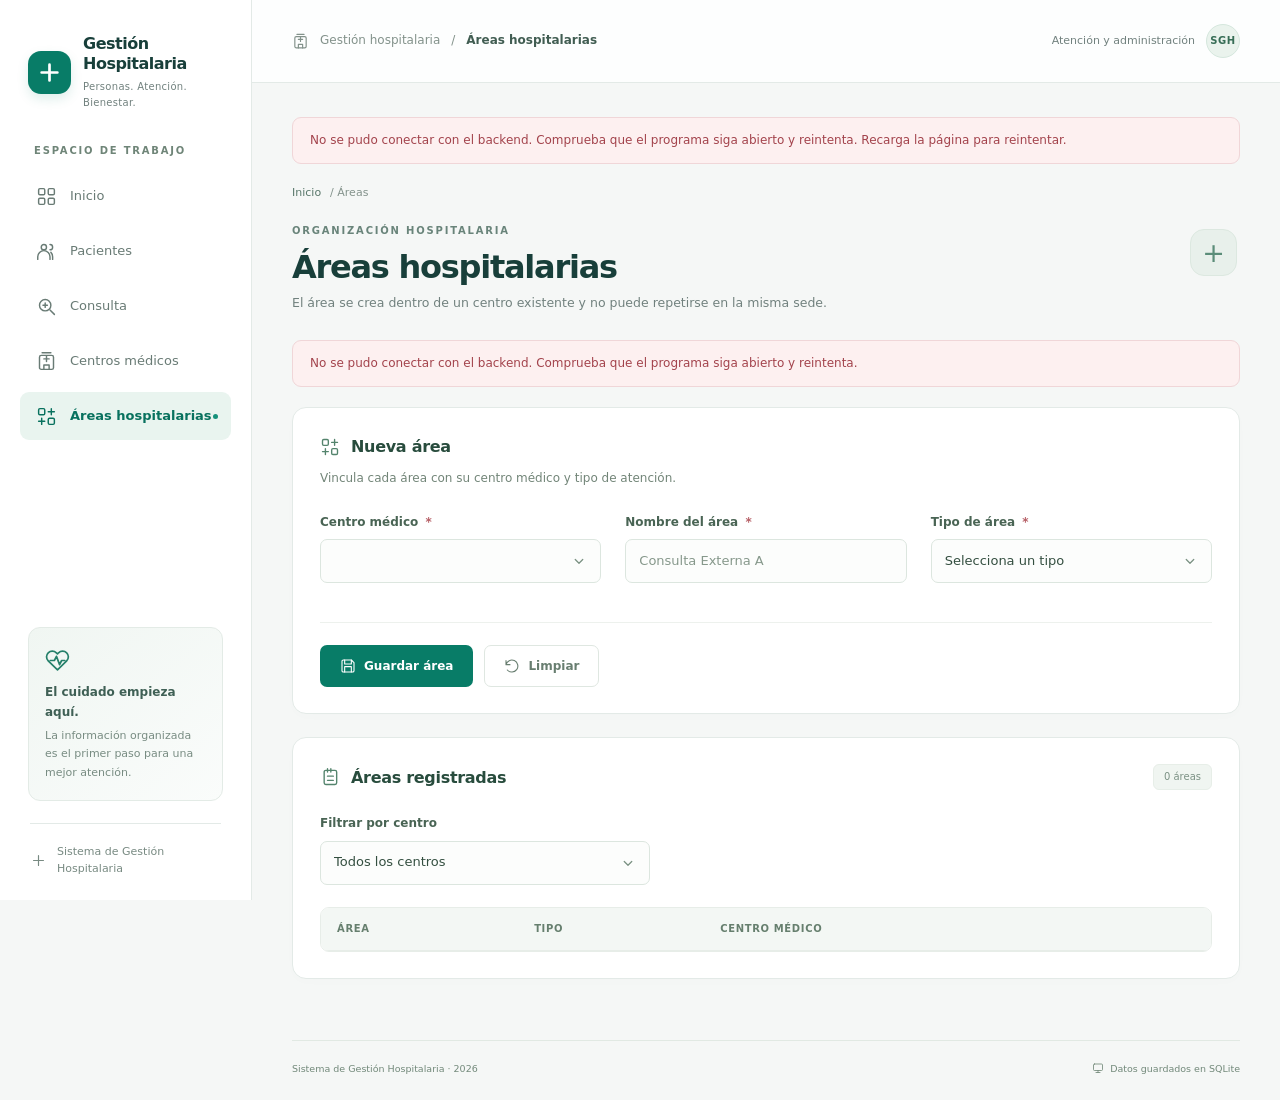
==== frontend/areas.html @ 381972f0 "Preparar aplicación hospitalaria Flask y SQLite" ====
<!DOCTYPE html>
<html lang="es">
<head>
<meta charset="utf-8">
<meta name="viewport" content="width=device-width, initial-scale=1">
<title>Áreas hospitalarias · Sistema de Gestión Hospitalaria</title>
<link rel="stylesheet" href="css/style.css">
</head>
<body>

<a class="skip-link" href="#contenido">Saltar al contenido</a>
<header class="topbar">
  <a class="brand" href="index.html" aria-label="Sistema de Gestión Hospitalaria, inicio">
    <span class="brand-mark"><svg class="icon " viewBox="0 0 24 24" aria-hidden="true"><path d="M12 5v14M5 12h14"/></svg></span>
    <span><strong>Gestión<br>Hospitalaria</strong><small>Personas. Atención. Bienestar.</small></span>
  </a>
  <p class="nav-label">ESPACIO DE TRABAJO</p>
  <nav class="nav" aria-label="Navegación principal">
    <a href="index.html"><svg class="icon " viewBox="0 0 24 24" aria-hidden="true"><rect x="3" y="3" width="7" height="7" rx="1.5"/><rect x="14" y="3" width="7" height="7" rx="1.5"/><rect x="3" y="14" width="7" height="7" rx="1.5"/><rect x="14" y="14" width="7" height="7" rx="1.5"/></svg><span>Inicio</span></a>
    <a href="pacientes.html"><svg class="icon " viewBox="0 0 24 24" aria-hidden="true"><circle cx="9" cy="7" r="3"/><path d="M2 21v-3a7 7 0 0 1 14 0v3M16 4a3 3 0 0 1 0 6m3 11v-3a7 7 0 0 0-2-5"/></svg><span>Pacientes</span></a>
    <a href="consulta.html"><svg class="icon " viewBox="0 0 24 24" aria-hidden="true"><circle cx="10.5" cy="10.5" r="6.5"/><path d="m16 16 5 5M8 10.5h5m-2.5-2.5v5"/></svg><span>Consulta</span></a>
    <a href="centros.html"><svg class="icon " viewBox="0 0 24 24" aria-hidden="true"><rect x="4" y="5" width="16" height="16" rx="2"/><path d="M9 21v-5h6v5M9 9h6m-3-3v6M7 2h10"/></svg><span>Centros médicos</span></a>
    <a href="areas.html" aria-current="page"><svg class="icon " viewBox="0 0 24 24" aria-hidden="true"><rect x="3" y="3" width="7" height="7" rx="1.5"/><rect x="14" y="14" width="7" height="7" rx="1.5"/><path d="M17.5 3v7M14 6.5h7M3 17.5h7m-3.5-3.5v7"/></svg><span>Áreas hospitalarias</span></a>
  </nav>
  <div class="sidebar-note">
    <svg class="icon " viewBox="0 0 24 24" aria-hidden="true"><path d="M20.8 4.6a5.5 5.5 0 0 0-7.8 0L12 5.7l-1.1-1.1a5.5 5.5 0 0 0-7.8 7.8L12 21l8.8-8.6a5.5 5.5 0 0 0 0-7.8Z"/><path d="M5 12h4l2-4 3 8 2-4h3"/></svg>
    <strong>El cuidado empieza aquí.</strong>
    <p>La información organizada es el primer paso para una mejor atención.</p>
  </div>
  <div class="sidebar-foot"><svg class="icon " viewBox="0 0 24 24" aria-hidden="true"><path d="M12 5v14M5 12h14"/></svg><span>Sistema de Gestión Hospitalaria</span></div>
</header>
<div class="workspace-bar">
  <div class="workspace-path"><svg class="icon " viewBox="0 0 24 24" aria-hidden="true"><rect x="4" y="5" width="16" height="16" rx="2"/><path d="M9 21v-5h6v5M9 9h6m-3-3v6M7 2h10"/></svg><span>Gestión hospitalaria</span><span>/</span><strong>Áreas hospitalarias</strong></div>
  <div class="workspace-identity"><span>Atención y administración</span><span class="identity-mark" aria-label="Sistema de Gestión Hospitalaria">SGH</span></div>
</div>

<main id="contenido">

  <div class="crumbs"><a href="index.html">Inicio</a> / Áreas</div>

  <div class="page-head">
    <span class="eyebrow">ORGANIZACIÓN HOSPITALARIA</span>
    <h1>Áreas hospitalarias</h1>
    <p>El área se crea dentro de un centro existente y no puede repetirse en la misma sede.</p>
  </div>

  <div id="aviso" class="alerta" role="status" aria-live="polite"></div>

  <section class="card">
    <h2><span class="heading-title"><svg class="icon " viewBox="0 0 24 24" aria-hidden="true"><rect x="3" y="3" width="7" height="7" rx="1.5"/><rect x="14" y="14" width="7" height="7" rx="1.5"/><path d="M17.5 3v7M14 6.5h7M3 17.5h7m-3.5-3.5v7"/></svg>Nueva área</span></h2>
    <p class="form-caption">Vincula cada área con su centro médico y tipo de atención.</p>

    <div id="sinCentros" class="vacio-estado" style="display:none">
      Todavía no hay centros médicos registrados.
      <a href="centros.html">Registra un centro primero</a> para poder crear áreas.
    </div>

    <form id="formArea" novalidate>
      <div class="form-grid">

        <div class="campo">
          <label for="centroId">Centro médico <span class="req">*</span></label>
          <select id="centroId"></select>
          <span class="error" id="centroIdError"></span>
        </div>

        <div class="campo">
          <label for="nombre">Nombre del área <span class="req">*</span></label>
          <input id="nombre" type="text" placeholder="Consulta Externa A" autocomplete="off">
          <span class="error" id="nombreError"></span>
        </div>

        <div class="campo">
          <label for="tipo">Tipo de área <span class="req">*</span></label>
          <select id="tipo">
            <option value="">Selecciona un tipo</option>
            <option>Emergencia</option>
            <option>Consulta externa</option>
            <option>Hospitalización</option>
            <option>Quirófano</option>
            <option>Laboratorio</option>
            <option>Imágenes</option>
          </select>
          <span class="error" id="tipoError"></span>
        </div>

      </div>

      <div class="acciones">
        <button type="submit" class="btn"><svg class="icon " viewBox="0 0 24 24" aria-hidden="true"><path d="M19 21H5a2 2 0 0 1-2-2V5a2 2 0 0 1 2-2h12l4 4v12a2 2 0 0 1-2 2Z"/><path d="M7 3v6h10V3M7 21v-8h10v8"/></svg>Guardar área</button>
        <button type="reset" class="btn secundario"><svg class="icon " viewBox="0 0 24 24" aria-hidden="true"><path d="M3 10a9 9 0 1 1 2 8M3 4v6h6"/></svg>Limpiar</button>
      </div>
    </form>
  </section>

  <section class="card">
    <h2><span class="heading-title"><svg class="icon " viewBox="0 0 24 24" aria-hidden="true"><rect x="5" y="4" width="15" height="17" rx="2"/><path d="M9 2v4m4-4v4M9 11h7m-7 5h7"/></svg>Áreas registradas</span><span class="hint" id="contadorAreas">0 áreas</span></h2>

    <div class="buscador">
      <div class="campo">
        <label for="filtro">Filtrar por centro</label>
        <select id="filtro"><option value="">Todos los centros</option></select>
      </div>
    </div>

    <div class="tabla-wrap">
      <table class="tabla">
        <thead>
          <tr><th>Área</th><th>Tipo</th><th>Centro médico</th><th></th></tr>
        </thead>
        <tbody id="tablaAreas"></tbody>
      </table>
    </div>
  </section>

</main>

<footer class="pie">
  <span>Sistema de Gestión Hospitalaria · <span id="anio">2026</span></span>
  <span class="footer-note"><svg class="icon " viewBox="0 0 24 24" aria-hidden="true"><rect x="3" y="4" width="18" height="13" rx="2"/><path d="M8 21h8m-4-4v4"/></svg> Datos guardados en SQLite</span>
</footer>

<script src="js/api.js"></script>
<script src="js/ui.js"></script>
<script src="js/crud.js"></script>
<script src="js/areas.js"></script>
</body>
</html>
---- frontend/css/style.css ----
/* Sistema de Gestión Hospitalaria · Interfaz clínica */
:root {
  color-scheme:light;
  --azul:#183f3a;
  --azul-medio:#087c67;
  --azul-claro:#e9f4f0;
  --verde:#087c67;
  --dorado:#9c742e;
  --rojo:#bd3c46;
  --texto:#253c3a;
  --suave:#71817e;
  --borde:#e3eae7;
  --fondo:#f5f7f6;
  --blanco:#fff;
  --sombra:0 4px 24px #193e3512;
  --sidebar:252px
}
* {
  box-sizing:border-box
}
body {
  margin:0;
  background:var(--fondo);
  color:var(--texto);
  font-family:"Segoe UI",system-ui,-apple-system,sans-serif;
  font-size:14px;
  line-height:1.6;
  -webkit-font-smoothing:antialiased
}
a {
  color:var(--azul-medio)
}
button,input,select,textarea {
  font:inherit
}
button,a,input,select,textarea {
  -webkit-tap-highlight-color:transparent
}
button,a {
  touch-action:manipulation
}
::selection {
  background:#cde9dd;
  color:#143e35
}
:focus-visible {
  outline:3px solid #44a58d;
  outline-offset:4px
}
.icon {
  width:21px;
  height:21px;
  flex:0 0 auto;
  fill:none;
  stroke:currentColor;
  stroke-width:1.65;
  stroke-linecap:round;
  stroke-linejoin:round;
  vertical-align:middle
}
.skip-link {
  position:fixed;
  top:-80px;
  left:16px;
  padding:12px 20px;
  z-index:20;
  background:var(--azul);
  color:#fff;
  border-radius:8px
}
.skip-link:focus {
  top:12px
}
/* Navegación persistente */
.topbar {
  position:fixed;
  inset:0 auto 0 0;
  z-index:5;
  width:var(--sidebar);
  display:flex;
  flex-direction:column;
  padding:34px 20px 22px;
  background:#fff;
  border-right:1px solid var(--borde);
  overflow-y:auto
}
.brand {
  display:flex;
  align-items:center;
  gap:12px;
  text-decoration:none;
  color:var(--azul);
  padding:0 8px 32px
}
.brand-mark {
  width:43px;
  height:43px;
  display:grid;
  place-items:center;
  flex:0 0 auto;
  background:var(--azul-medio);
  color:white;
  border-radius:13px;
  box-shadow:0 5px 12px #087c6721
}
.brand-mark .icon {
  width:27px;
  height:27px;
  stroke-width:2.4
}
.brand strong {
  display:block;
  font-size:16px;
  font-weight:700;
  line-height:1.25;
  letter-spacing:-.5px
}
.brand small {
  display:block;
  font-size:10px;
  margin-top:5px;
  color:var(--suave);
  letter-spacing:.3px
}
.nav-label {
  margin:0 14px 13px;
  font-size:10px;
  font-weight:650;
  letter-spacing:1.8px;
  color:#6f8578
}
.nav {
  display:flex;
  flex-direction:column;
  gap:7px
}
.nav a {
  position:relative;
  display:flex;
  align-items:center;
  gap:13px;
  min-height:48px;
  padding:12px 16px;
  border-radius:9px;
  color:#697b75;
  text-decoration:none;
  font-size:13px;
  transition:color .18s,background .18s
}
.nav a:hover {
  background:#f3f7f5;
  color:var(--azul)
}
.nav a.activo {
  color:#08715e;
  background:#e9f4ef;
  font-weight:650
}
.nav a.activo::after {
  content:"";
  position:absolute;
  right:13px;
  width:5px;
  height:5px;
  border-radius:50%;
  background:#15917a
}
.sidebar-note {
  margin:auto 8px 22px;
  padding:20px 16px 17px;
  border:1px solid #e3ebe6;
  background:linear-gradient(140deg,#f0f6f2,#fafcfb);
  border-radius:12px
}
.sidebar-note>.icon {
  color:#25806a;
  width:25px;
  height:25px;
  margin-bottom:10px
}
.sidebar-note strong {
  display:block;
  color:#3f6055;
  font-size:12px;
  font-weight:650
}
.sidebar-note p {
  margin:5px 0 0;
  font-size:11px;
  color:#788c82;
  line-height:1.7
}
.sidebar-foot {
  display:flex;
  align-items:center;
  gap:10px;
  margin:0 10px;
  padding-top:19px;
  border-top:1px solid var(--borde);
  color:#788a82;
  font-size:11px
}
.sidebar-foot .icon {
  width:17px;
  height:17px
}
/* Espacio de trabajo */
.workspace-bar {
  margin-left:var(--sidebar);
  min-height:83px;
  padding:18px 40px;
  background:#ffffffd9;
  border-bottom:1px solid var(--borde);
  display:flex;
  align-items:center;
  justify-content:space-between;
  gap:18px
}
.workspace-path {
  display:flex;
  align-items:center;
  gap:11px;
  font-size:12px;
  color:#83928b
}
.workspace-path .icon {
  width:17px;
  height:17px
}
.workspace-path strong {
  font-weight:550;
  color:#415d52
}
.workspace-identity {
  display:flex;
  align-items:center;
  gap:11px
}
.workspace-identity>span:first-child {
  font-size:11px;
  color:var(--suave)
}
.identity-mark {
  display:grid;
  place-items:center;
  width:34px;
  height:34px;
  border:1px solid #d5e7dd;
  background:#eaf3ed;
  color:#376d56;
  border-radius:50%;
  font-size:10px;
  font-weight:700;
  letter-spacing:.5px
}
main {
  max-width:1460px;
  margin:0 auto 0 var(--sidebar);
  padding:34px 40px 38px;
  min-height:calc(100vh - 163px)
}
.page-head {
  position:relative;
  margin-bottom:27px;
  padding-right:54px
}
.page-head::after {
  content:"+";
  position:absolute;
  right:3px;
  top:6px;
  display:grid;
  place-items:center;
  width:45px;
  height:45px;
  font-size:27px;
  color:#5b8d79;
  background:#e8f0eb;
  border:1px solid #dce8e0;
  border-radius:14px
}
.eyebrow {
  display:block;
  margin-bottom:9px;
  color:#69847a;
  font-size:10px;
  font-weight:700;
  letter-spacing:1.8px;
  text-transform:uppercase
}
.page-head h1 {
  margin:0 0 7px;
  color:var(--azul);
  font-size:clamp(27px,2.5vw,36px);
  line-height:1.2;
  font-weight:650;
  letter-spacing:-1.25px
}
.page-head p {
  margin:0;
  color:var(--suave);
  font-size:12.5px
}
.crumbs {
  display:flex;
  align-items:center;
  gap:9px;
  color:#83928b;
  font-size:11px;
  margin-bottom:21px
}
.crumbs a {
  text-decoration:none;
  color:#58776a
}
.crumbs a:hover {
  text-decoration:underline
}
/* Panel de inicio */
.home-head {
  display:flex;
  align-items:center;
  justify-content:space-between;
  gap:20px;
  margin-bottom:25px
}
.home-head .page-head {
  margin:0;
  padding:0
}
.home-head .page-head::after {
  display:none
}
.context-tag {
  display:flex;
  align-items:center;
  gap:7px;
  padding:7px 12px;
  border:1px solid #dfe7e1;
  background:#fff;
  border-radius:6px;
  color:#6e8377;
  font-size:10.5px;
  white-space:nowrap
}
.context-tag .icon {
  width:14px;
  height:14px
}
.hero {
  position:relative;
  display:grid;
  grid-template-columns:1.2fr 1fr;
  align-items:center;
  min-height:289px;
  margin-bottom:25px;
  padding:32px 36px;
  border:1px solid #dbe9e0;
  border-radius:17px;
  overflow:hidden;
  background:#eaf3ed
}
.hero-copy {
  position:relative;
  z-index:1
}
.hero .eyebrow {
  color:#56856c;
  margin-bottom:13px;
  letter-spacing:2px
}
.hero h2 {
  max-width:470px;
  margin:0 0 14px;
  color:#1c4b3d;
  font-size:clamp(29px,2.8vw,42px);
  font-weight:600;
  letter-spacing:-1.7px;
  line-height:1.15
}
.hero h2 em {
  font-style:normal;
  color:#288161
}
.hero p {
  max-width:440px;
  margin:0;
  color:#60796a;
  font-size:13px;
  line-height:1.85
}
.hero-actions {
  display:flex;
  flex-wrap:wrap;
  align-items:center;
  gap:19px;
  margin-top:22px
}
.hero-actions .btn {
  display:inline-flex;
  align-items:center;
  gap:8px;
  font-size:11px;
  padding:10px 15px
}
.hero-actions .btn .icon {
  width:16px;
  height:16px
}
.text-link {
  display:inline-flex;
  align-items:center;
  gap:7px;
  color:#45705a;
  text-decoration:none;
  font-size:11px;
  font-weight:600
}
.text-link:hover {
  color:#0b7657
}
.text-link .icon {
  width:15px;
  height:15px
}
.hero-art {
  height:auto;
  width:118%;
  max-width:510px;
  margin:-12px -35px -12px -15px;
  justify-self:center
}
.section-heading {
  display:flex;
  align-items:baseline;
  justify-content:space-between;
  gap:20px;
  margin:27px 0 14px
}
.section-heading h2 {
  font-size:16px;
  color:var(--azul);
  letter-spacing:-.4px;
  font-weight:650;
  margin:0
}
.section-heading>span {
  font-size:10.5px;
  color:#718779
}
.stats {
  display:grid;
  grid-template-columns:repeat(3,minmax(0,1fr));
  gap:17px
}
.stat {
  display:flex;
  align-items:center;
  gap:17px;
  position:relative;
  background:#fff;
  border:1px solid var(--borde);
  border-radius:12px;
  padding:21px 23px
}
.stat-icon {
  display:grid;
  place-items:center;
  width:46px;
  height:46px;
  flex:0 0 auto;
  color:#29816c;
  background:#e9f4ef;
  border-radius:12px
}
.stat:nth-child(2) .stat-icon {
  background:#edf1fa;
  color:#647fac
}
.stat:nth-child(3) .stat-icon {
  background:#fbf3e5;
  color:#b49154
}
.stat-icon .icon {
  width:23px;
  height:23px
}
.stat b {
  display:block;
  color:#284d3e;
  font-size:30px;
  font-weight:600;
  line-height:1.2;
  font-variant-numeric:tabular-nums;
  letter-spacing:-1px
}
.stat span:not(.stat-icon) {
  color:#6d8074;
  font-size:12px
}
.stat>.icon {
  margin-left:auto;
  color:#bdccc3;
  width:17px;
  height:17px
}
.grid {
  display:grid;
  grid-template-columns:repeat(2,minmax(0,1fr));
  gap:16px
}
.modulo {
  --accent:#207e69;
  --tint:#eaf4ee;
  position:relative;
  display:grid;
  grid-template-columns:47px 1fr 22px;
  gap:17px;
  align-items:start;
  background:#fff;
  border:1px solid var(--borde);
  border-radius:12px;
  padding:23px;
  color:var(--texto);
  text-decoration:none;
  transition:transform .2s,box-shadow .2s,border-color .2s
}
.modulo:hover {
  transform:translateY(-3px);
  border-color:#bcd3c7;
  box-shadow:0 8px 24px #234a3a0c
}
.module-icon {
  display:grid;
  place-items:center;
  width:47px;
  height:47px;
  background:var(--tint);
  color:var(--accent);
  border-radius:12px
}
.module-icon .icon {
  width:24px;
  height:24px
}
.module-number {
  display:block;
  color:#738c7c;
  font-size:9px;
  letter-spacing:1.1px;
  margin:0 0 5px;
  font-weight:600
}
.modulo h3 {
  margin:0 0 7px;
  font-size:15px;
  line-height:1.4;
  font-weight:650;
  color:#294b3e;
  letter-spacing:-.3px
}
.modulo p {
  margin:0;
  color:#687b70;
  font-size:12px;
  line-height:1.8;
  max-width:320px
}
.module-arrow {
  color:#97afa1;
  margin-top:4px;
  transition:transform .2s;
  width:18px;
  height:18px
}
.modulo:hover .module-arrow {
  transform:translateX(3px);
  color:var(--accent)
}
.module-action {
  display:block;
  margin-top:14px;
  font-size:10px;
  font-weight:600;
  color:var(--accent)
}
.modulo.m2 {
  --accent:#6081b2;
  --tint:#edf2fa
}
.modulo.m3 {
  --accent:#a1814b;
  --tint:#faf3e8
}
.modulo.m4 {
  --accent:#8a78a9;
  --tint:#f2edf8
}
.home-note {
  display:flex;
  align-items:center;
  gap:9px;
  margin:24px 0 0;
  color:#6d8275;
  font-size:11px
}
.home-note .icon {
  width:15px;
  height:15px
}
/* Formularios y acciones */
.card {
  background:#fff;
  border:1px solid var(--borde);
  border-radius:14px;
  padding:26px 27px;
  margin-bottom:23px;
  box-shadow:0 3px 12px #224b3703
}
.card h2 {
  display:flex;
  align-items:center;
  justify-content:space-between;
  gap:14px;
  margin:0 0 24px;
  color:#284c3d;
  font-size:16px;
  font-weight:650;
  letter-spacing:-.3px
}
.card h2 .heading-title {
  display:flex;
  align-items:center;
  gap:11px
}
.heading-title>.icon {
  color:#54846d;
  width:20px;
  height:20px
}
.card h2 .hint {
  color:#7b9184;
  background:#f0f5f1;
  border:1px solid #e7eee8;
  padding:4px 10px;
  border-radius:6px;
  font-size:10px;
  font-weight:500;
  letter-spacing:0
}
.form-caption {
  margin:-15px 0 25px;
  color:#728578;
  font-size:12px
}
.form-grid {
  display:grid;
  grid-template-columns:repeat(3,minmax(0,1fr));
  gap:15px 24px
}
.campo {
  display:flex;
  flex-direction:column;
  min-width:0;
  gap:7px
}
.campo label {
  font-size:12px;
  font-weight:600;
  color:#496454
}
.campo label .req {
  color:#b65e65;
  margin-left:3px
}
.campo label .hint {
  color:#94a298;
  font-size:10px;
  font-weight:400;
  margin-left:5px
}
.campo input,.campo select,.campo textarea {
  width:100%;
  min-height:44px;
  padding:10px 13px;
  border:1px solid #dce6df;
  border-radius:7px;
  background:#fcfdfc;
  color:#344f40;
  font-size:13px;
  transition:border-color .18s,box-shadow .18s,background .18s
}
.campo input::placeholder,.campo textarea::placeholder {
  color:#86988b;
  opacity:1
}
.campo input:hover,.campo select:hover,.campo textarea:hover {
  border-color:#b6cbbd
}
.campo input:focus,.campo select:focus,.campo textarea:focus {
  outline:none;
  border-color:#5aab8f;
  box-shadow:0 0 0 3px #16846412;
  background:#fff
}
.campo select {
  appearance:none;
  background-image:url("data:image/svg+xml,%3Csvg xmlns='http://www.w3.org/2000/svg' width='18' height='18' viewBox='0 0 24 24' fill='none' stroke='%237b9283' stroke-width='1.7' stroke-linecap='round' stroke-linejoin='round'%3E%3Cpath d='m7 10 5 5 5-5'/%3E%3C/svg%3E");
  background-repeat:no-repeat;
  background-position:right 12px center;
  padding-right:36px
}
.campo .error {
  min-height:14px;
  font-size:10px;
  color:var(--rojo);
  line-height:1.5
}
.campo input.invalido,.campo select.invalido {
  background:#fffbfb;
  border-color:#d9868c
}
.acciones {
  display:flex;
  align-items:center;
  gap:11px;
  flex-wrap:wrap;
  border-top:1px solid #edf1ed;
  margin-top:18px;
  padding-top:22px
}
.btn {
  display:inline-flex;
  align-items:center;
  justify-content:center;
  gap:8px;
  min-height:42px;
  font-size:12px;
  font-weight:600;
  line-height:1.5;
  padding:10px 19px;
  border:1px solid transparent;
  border-radius:7px;
  background:#087c67;
  color:white;
  cursor:pointer;
  text-decoration:none;
  transition:background .18s,box-shadow .18s,border-color .18s
}
.btn>.icon {
  width:16px;
  height:16px
}
.btn:hover {
  background:#09614f;
  box-shadow:0 3px 8px #165b3918
}
.btn:active {
  transform:translateY(1px)
}
.btn.secundario {
  color:#687e70;
  background:#fff;
  border-color:#dfe7e1
}
.btn.secundario:hover {
  background:#f3f7f4;
  border-color:#b6c9bd
}
.btn.chico {
  min-height:31px;
  padding:5px 11px;
  font-size:11px;
  border-color:#e4ebe6;
  font-weight:500;
  white-space:nowrap
}
.btn[data-eliminar] {
  color:#a8686c;
  border-color:#f0e5e6;
  background:#fffcfc
}
.btn[data-eliminar]:hover {
  background:#fbefef;
  border-color:#e5bfc2
}
/* Mensajes y estados */
.alerta {
  display:none;
  border:1px solid transparent;
  border-radius:9px;
  padding:13px 17px;
  font-size:12px;
  margin-bottom:20px
}
.alerta.visible {
  display:block;
  animation:appear .2s ease-out
}
.alerta.ok {
  background:#eaf6ee;
  border-color:#cee8d8;
  color:#35704b
}
.alerta.error {
  background:#fdf0f0;
  border-color:#f0d6d8;
  color:#a3434c
}
.alerta.info {
  background:#edf4f9;
  border-color:#d4e5ef;
  color:#3c6d85
}
.vacio-estado {
  padding:35px 22px;
  border:1px dashed #d8e5dc;
  border-radius:10px;
  background:#f8fbf9;
  text-align:center;
  color:#829588;
  font-size:12px
}
/* Listados y fichas */
.tabla-wrap {
  overflow-x:auto;
  border:1px solid #e7ede8;
  border-radius:9px
}
table.tabla {
  width:100%;
  border-collapse:collapse;
  text-align:left;
  font-size:12px
}
table.tabla th {
  padding:13px 16px;
  background:#f3f7f4;
  color:#667f6e;
  font-size:10px;
  letter-spacing:.65px;
  text-transform:uppercase;
  font-weight:600;
  white-space:nowrap;
  border-bottom:1px solid #e7ede8
}
table.tabla td {
  padding:16px;
  color:#6b8172;
  border-bottom:1px solid #edf1ee;
  vertical-align:middle
}
table.tabla tbody tr:last-child td {
  border-bottom:0
}
table.tabla tbody tr:hover {
  background:#f8fbf9
}
table.tabla td:first-child {
  color:#355944;
  font-weight:500
}
#tablaPacientes td:nth-child(2),#tablaConsulta td:nth-child(2) {
  color:#355944;
  font-weight:600;
  min-width:190px
}
table.tabla td.num {
  text-align:center
}
table.tabla .vacio {
  padding:38px 20px;
  color:var(--suave);
  text-align:center;
  font-weight:400
}
.tag {
  display:inline-flex;
  align-items:center;
  gap:5px;
  white-space:nowrap;
  padding:4px 9px;
  background:#f0f3f1;
  color:#677e6d;
  font-size:10px;
  font-weight:600;
  line-height:1.6;
  border-radius:5px
}
.tag::before {
  content:"";
  width:4px;
  height:4px;
  border-radius:50%;
  background:currentColor
}
.tag.n1 {
  color:#b05460;
  background:#faecee
}
.tag.n2 {
  color:#b38239;
  background:#fbf1e3
}
.tag.n3 {
  color:#a08d39;
  background:#f8f5df
}
.tag.n4,.tag.ok {
  color:#4e8b65;
  background:#eaf4ed
}
.tag.sin {
  color:#6c8071;
  background:#f1f4f2
}
.buscador {
  display:flex;
  align-items:flex-end;
  gap:16px;
  flex-wrap:wrap;
  margin-bottom:22px
}
.buscador .campo {
  flex:1 1 240px
}
.card:has(#tablaPacientes)>.buscador {
  max-width:390px
}
.card:has(#tablaAreas)>.buscador {
  max-width:330px
}
#formConsulta .buscador {
  margin-bottom:0;
  align-items:flex-start
}
#formConsulta .buscador>div:last-child {
  padding-top:25px
}
#resultado:not(:empty) {
  border-top:1px solid var(--borde);
  margin-top:24px;
  padding-top:24px
}
.ficha {
  border:1px solid #dae9e0;
  border-radius:11px;
  padding:22px;
  background:#fbfdfb;
  margin-bottom:14px
}
.ficha:last-child {
  margin-bottom:0
}
.ficha header {
  display:flex;
  align-items:flex-start;
  justify-content:space-between;
  gap:14px;
  padding-bottom:16px;
  margin-bottom:18px;
  border-bottom:1px solid #e6eee8
}
.ficha h3 {
  margin:0 0 3px;
  font-size:16px;
  font-weight:600;
  color:#315e46;
  letter-spacing:-.3px
}
.ficha .cedula {
  color:#8a9b8e;
  font-size:11px
}
.ficha dl {
  display:grid;
  grid-template-columns:repeat(auto-fit,minmax(140px,1fr));
  gap:18px;
  margin:0
}
.ficha dt {
  color:#92a194;
  font-size:9px;
  text-transform:uppercase;
  letter-spacing:.7px
}
.ficha dd {
  margin:5px 0 0;
  color:#4f705b;
  font-size:12px
}
/* Pie y adaptaciones */
footer.pie {
  margin-left:calc(var(--sidebar) + 40px);
  margin-right:40px;
  padding:20px 0 24px;
  border-top:1px solid #e1e9e3;
  color:#718879;
  display:flex;
  justify-content:space-between;
  gap:12px;
  flex-wrap:wrap;
  font-size:9.5px
}
.footer-note {
  display:flex;
  align-items:center;
  gap:6px
}
.footer-note .icon {
  width:12px;
  height:12px
}
@keyframes appear {
  from {
    opacity:0;
    transform:translateY(-4px)
  }
  to {
    opacity:1;
    transform:translateY(0)
  }
  
}
@media(min-width:1800px) {
  main {
    margin-left:auto;
    margin-right:auto;
    padding-left:calc(var(--sidebar) + 40px);
    max-width:1660px
  }
  
}
@media(max-width:1200px) {
  :root {
    --sidebar:222px
  }
  .topbar {
    padding-left:14px;
    padding-right:14px
  }
  .brand {
    gap:10px;
    padding-left:4px
  }
  .brand strong {
    font-size:15px
  }
  .brand small {
    font-size:9px
  }
  main {
    padding:30px 28px
  }
  .workspace-bar {
    padding-left:28px;
    padding-right:28px
  }
  .hero {
    padding:29px;
    grid-template-columns:1.3fr 1fr
  }
  .hero h2 {
    font-size:32px
  }
  .hero-art {
    width:130%
  }
  .stat {
    padding:19px 17px;
    gap:12px
  }
  .stat>.icon {
    display:none
  }
  .modulo {
    padding:20px;
    gap:13px
  }
  footer.pie {
    margin-left:calc(var(--sidebar) + 28px);
    margin-right:28px
  }
  
}
@media(max-width:960px) {
  .form-grid {
    grid-template-columns:repeat(2,minmax(0,1fr))
  }
  .hero {
    grid-template-columns:1.5fr 1fr
  }
  .hero h2 {
    font-size:28px
  }
  .hero-art {
    width:155%;
    margin-right:-50px;
    opacity:.85
  }
  .hero-actions {
    gap:13px
  }
  .hero p {
    font-size:11px
  }
  .stat {
    flex-direction:column;
    align-items:flex-start;
    gap:12px;
    padding:18px
  }
  .modulo {
    grid-template-columns:36px 1fr;
    padding:19px 16px;
    gap:12px
  }
  .module-icon {
    width:36px;
    height:36px;
    border-radius:9px
  }
  .module-icon .icon {
    width:20px;
    height:20px
  }
  .module-arrow {
    display:none
  }
  .home-head .context-tag {
    display:none
  }
  .card {
    padding:23px
  }
  
}
@media(max-width:760px) {
  .topbar {
    position:relative;
    width:auto;
    padding:20px 20px 13px;
    border-right:0;
    border-bottom:1px solid var(--borde)
  }
  .brand {
    padding:0 0 21px
  }
  .brand strong {
    font-size:16px
  }
  .brand small {
    font-size:10px
  }
  .brand strong br {
    display:none
  }
  .nav-label,.sidebar-note,.sidebar-foot {
    display:none
  }
  .nav {
    flex-direction:row;
    gap:5px;
    overflow-x:auto;
    scrollbar-width:thin
  }
  .nav a {
    min-height:42px;
    padding:10px 12px;
    gap:7px;
    flex:0 0 auto;
    font-size:11px
  }
  .nav a .icon {
    width:17px;
    height:17px
  }
  .nav a.activo::after {
    display:none
  }
  .workspace-bar {
    margin-left:0;
    min-height:55px;
    padding:11px 22px
  }
  .workspace-identity>span:first-child {
    display:none
  }
  .identity-mark {
    width:28px;
    height:28px;
    font-size:8px
  }
  .workspace-path {
    font-size:10px
  }
  main {
    margin-left:0;
    padding:27px 22px 30px;
    min-height:0
  }
  .hero {
    min-height:265px
  }
  .hero h2 {
    font-size:31px
  }
  .hero-art {
    width:135%;
    margin-right:-20px
  }
  .stat {
    flex-direction:row;
    gap:13px;
    padding:18px 14px
  }
  .stat-icon {
    width:36px;
    height:36px;
    border-radius:9px
  }
  .stat-icon .icon {
    width:20px;
    height:20px
  }
  .stat b {
    font-size:26px
  }
  .stat span:not(.stat-icon) {
    font-size:9px
  }
  .modulo {
    grid-template-columns:42px 1fr;
    padding:22px 18px
  }
  .module-icon {
    width:42px;
    height:42px
  }
  footer.pie {
    margin-left:22px;
    margin-right:22px
  }
  
}
@media(max-width:540px) {
  .nav { display: grid; grid-template-columns: repeat(5,minmax(0,1fr)); gap: 3px; overflow: visible; }
  .nav a { flex-direction: column; align-items: center; justify-content: flex-start; gap: 5px; min-height: 61px; padding: 9px 2px; font-size: 9px; line-height: 1.4; text-align: center; }
  .nav a span { white-space: normal; }

  .brand strong br {
    display:block
  }
  .brand strong {
    font-size:15px
  }
  .topbar {
    padding:18px 16px 11px
  }
  main {
    padding:24px 16px 28px
  }
  .workspace-bar {
    padding-left:16px;
    padding-right:16px
  }
  .page-head h1 {
    font-size:28px
  }
  .page-head p {
    font-size:11.5px
  }
  .hero {
    display:block;
    min-height:0;
    padding:28px 25px 0
  }
  .hero h2 {
    font-size:35px;
    max-width:310px
  }
  .hero p {
    font-size:12px
  }
  .hero-art {
    display:block;
    width:100%;
    max-width:360px;
    margin:-5px auto -22px;
    height:215px;
    object-fit:contain
  }
  .hero-actions {
    gap:16px
  }
  .stats {
    gap:8px
  }
  .stat {
    flex-direction:column;
    gap:10px;
    padding:15px 12px
  }
  .stat span:not(.stat-icon) {
    font-size:9px;
    line-height:1.5;
    display:block;
    margin-top:4px
  }
  .stat b {
    font-size:28px
  }
  .section-heading {
    gap:10px;
    margin-top:25px
  }
  .section-heading>span {
    font-size:9px
  }
  .grid {
    grid-template-columns:1fr;
    gap:12px
  }
  .modulo {
    grid-template-columns:43px 1fr 18px;
    padding:22px 18px
  }
  .module-arrow {
    display:block
  }
  .modulo p {
    font-size:11.5px
  }
  .card {
    padding:22px 18px;
    border-radius:12px
  }
  .card h2 {
    font-size:15px;
    gap:8px;
    align-items:flex-start
  }
  .card h2 .hint {
    font-size:9px;
    white-space:nowrap
  }
  .heading-title {
    gap:8px
  }
  .form-grid {
    grid-template-columns:1fr;
    gap:10px
  }
  .campo input,.campo select,.campo textarea {
    font-size:16px
  }
  .campo label {
    font-size:12px
  }
  .buscador {
    gap:12px
  }
  #formConsulta .buscador .campo {
    flex-basis:100% !important
  }
  #formConsulta .buscador>div:last-child {
    padding-top:0;
    width:100%
  }
  #formConsulta .buscador .btn {
    width:100%
  }
  .ficha {
    padding:18px
  }
  .ficha dl {
    grid-template-columns:1fr 1fr
  }
  .ficha h3 {
    font-size:14px
  }
  .home-note {
    align-items:flex-start;
    font-size:10px
  }
  footer.pie {
    margin-left:16px;
    margin-right:16px;
    font-size:9px
  }
  
}
@media(prefers-reduced-motion:reduce) {
  *,*::before,*::after {
    animation:none !important;
    transition:none !important;
    scroll-behavior:auto !important
  }
  
}
@media print {
  .topbar,.workspace-bar,.acciones,.buscador,footer.pie,.skip-link,.hero-actions,table .btn {
    display:none
  }
  body {
    background:#fff
  }
  main {
    margin:0;
    padding:0;
    max-width:none
  }
  .card {
    box-shadow:none;
    break-inside:avoid
  }
  .tabla-wrap {
    overflow:visible
  }
  .hero {
    break-inside:avoid
  }
  
}
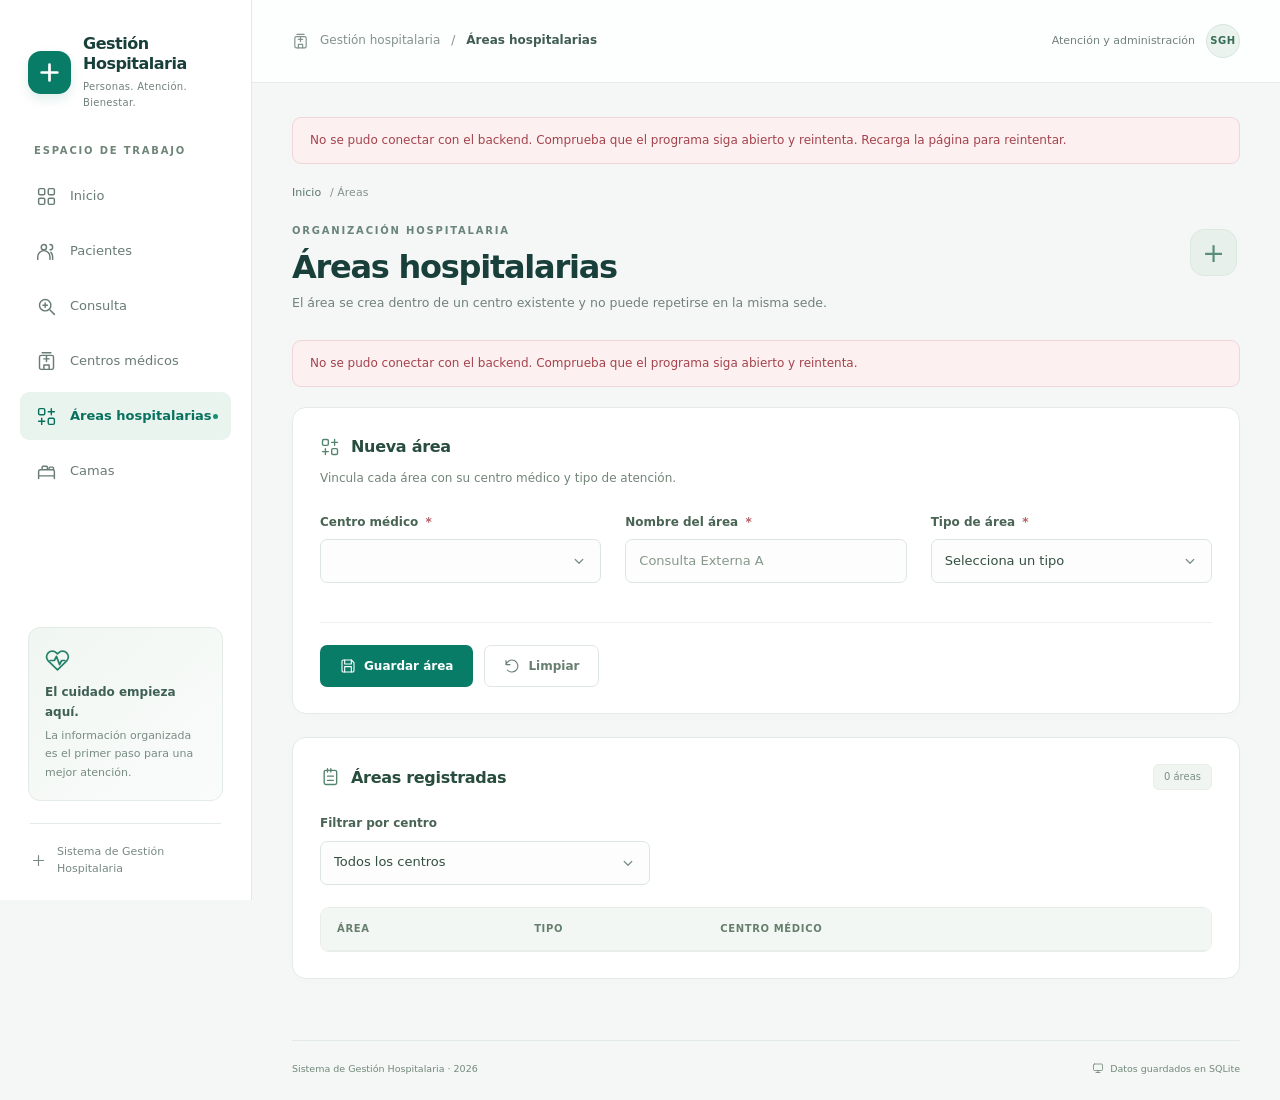
==== commit a7a53911: "Implementar el Sprint 2 con triaje, habitaciones y camas Clasifica pacientes por gravedad con signos" ====
--- a/frontend/areas.html
+++ b/frontend/areas.html
@@ -21,6 +21,7 @@
     <a href="consulta.html"><svg class="icon " viewBox="0 0 24 24" aria-hidden="true"><circle cx="10.5" cy="10.5" r="6.5"/><path d="m16 16 5 5M8 10.5h5m-2.5-2.5v5"/></svg><span>Consulta</span></a>
     <a href="centros.html"><svg class="icon " viewBox="0 0 24 24" aria-hidden="true"><rect x="4" y="5" width="16" height="16" rx="2"/><path d="M9 21v-5h6v5M9 9h6m-3-3v6M7 2h10"/></svg><span>Centros médicos</span></a>
     <a href="areas.html" aria-current="page"><svg class="icon " viewBox="0 0 24 24" aria-hidden="true"><rect x="3" y="3" width="7" height="7" rx="1.5"/><rect x="14" y="14" width="7" height="7" rx="1.5"/><path d="M17.5 3v7M14 6.5h7M3 17.5h7m-3.5-3.5v7"/></svg><span>Áreas hospitalarias</span></a>
+    <a href="camas.html"><svg class="icon " viewBox="0 0 24 24" aria-hidden="true"><path d="M3 20v-8a2 2 0 0 1 2-2h14a2 2 0 0 1 2 2v8M3 17h18M7 10V7a1 1 0 0 1 1-1h4a1 1 0 0 1 1 1v3M15 10V8a1 1 0 0 1 1-1h3a1 1 0 0 1 1 1v2"/></svg><span>Camas</span></a>
   </nav>
   <div class="sidebar-note">
     <svg class="icon " viewBox="0 0 24 24" aria-hidden="true"><path d="M20.8 4.6a5.5 5.5 0 0 0-7.8 0L12 5.7l-1.1-1.1a5.5 5.5 0 0 0-7.8 7.8L12 21l8.8-8.6a5.5 5.5 0 0 0 0-7.8Z"/><path d="M5 12h4l2-4 3 8 2-4h3"/></svg>
--- a/frontend/css/style.css
+++ b/frontend/css/style.css
@@ -1398,6 +1398,184 @@
   }
   
 }
+/* ---------- Sprint 2: triaje, habitaciones y camas ---------- */
+.campo-completo {
+  grid-column:1/-1
+}
+.cama-nota {
+  margin:0;
+  padding:11px 13px;
+  border:1px dashed #d8e5dc;
+  border-radius:7px;
+  background:#f8fbf9;
+  color:#6f8578;
+  font-size:11px;
+  line-height:1.75
+}
+.cama-nota a {
+  font-weight:600;
+  text-decoration:none
+}
+.cama-nota a:hover {
+  text-decoration:underline
+}
+.stats {
+  grid-template-columns:repeat(auto-fit,minmax(195px,1fr))
+}
+.stat:nth-child(4) .stat-icon {
+  background:#f2edf8;
+  color:#8a78a9
+}
+.modulo.m5 {
+  --accent:#7b5aa0;
+  --tint:#f3eefa
+}
+.modulo.m6 {
+  --accent:#3f7f96;
+  --tint:#eaf3f7
+}
+.motivo-celda {
+  max-width:220px;
+  overflow:hidden;
+  text-overflow:ellipsis;
+  white-space:nowrap
+}
+.tabla-camas {
+  min-width:720px
+}
+.dispo-grid {
+  display:grid;
+  grid-template-columns:repeat(auto-fit,minmax(265px,1fr));
+  gap:14px
+}
+.dispo-card {
+  border:1px solid #e3ebe7;
+  border-radius:11px;
+  padding:17px 18px;
+  background:#fbfdfb
+}
+.dispo-card header {
+  display:flex;
+  align-items:baseline;
+  justify-content:space-between;
+  gap:12px;
+  margin-bottom:14px;
+  padding-bottom:11px;
+  border-bottom:1px solid #e9f0eb
+}
+.dispo-card h3 {
+  margin:0;
+  font-size:12.5px;
+  font-weight:650;
+  color:#315e46;
+  letter-spacing:-.2px
+}
+.dispo-card header span {
+  font-size:10px;
+  color:#829588;
+  white-space:nowrap
+}
+.dispo-area {
+  display:flex;
+  flex-direction:column;
+  gap:6px;
+  margin-bottom:13px
+}
+.dispo-area:last-child {
+  margin-bottom:0
+}
+.dispo-line {
+  display:flex;
+  align-items:baseline;
+  justify-content:space-between;
+  gap:10px;
+  font-size:11px;
+  color:#6d8174
+}
+.dispo-line strong {
+  font-weight:600;
+  color:#496454
+}
+.barra {
+  height:6px;
+  border-radius:99px;
+  background:#e9f0eb;
+  overflow:hidden
+}
+.barra i {
+  display:block;
+  height:100%;
+  border-radius:99px;
+  background:linear-gradient(90deg,#2f9e7f,#7bc3a5);
+  transition:width .3s
+}
+.dispo-cifras {
+  display:flex;
+  flex-wrap:wrap;
+  gap:9px;
+  margin-bottom:18px
+}
+.dispo-cifra {
+  display:inline-flex;
+  align-items:baseline;
+  gap:7px;
+  padding:7px 12px;
+  border:1px solid #e3ebe7;
+  border-radius:8px;
+  background:#fff;
+  color:#6d8174;
+  font-size:10.5px
+}
+.dispo-cifra b {
+  color:#2c5c46;
+  font-size:15px;
+  font-weight:650;
+  font-variant-numeric:tabular-nums
+}
+.dispo-vacio {
+  margin:0;
+  font-size:11px;
+  color:#8a9b8e
+}
+.filtros-camas {
+  margin-bottom:20px
+}
+.filtros-camas .campo {
+  flex:1 1 175px
+}
+.tag.cama-disponible {
+  color:#3f7f58;
+  background:#eaf4ed
+}
+.tag.cama-ocupada {
+  color:#b05460;
+  background:#faecee
+}
+.tag.cama-mantenimiento {
+  color:#9a7a3c;
+  background:#faf3e5
+}
+#tablaCamas td:nth-child(6) {
+  min-width:160px
+}
+.ficha-ancho {
+  grid-column:1/-1
+}
+@media(max-width:540px) {
+  .nav {
+    grid-template-columns:repeat(3,minmax(0,1fr))
+  }
+  .stats {
+    grid-template-columns:repeat(2,minmax(0,1fr))
+  }
+  .filtros-camas .campo {
+    flex-basis:100%
+  }
+  .ficha-ancho {
+    grid-column:auto
+  }
+  
+}
 @media print {
   .topbar,.workspace-bar,.acciones,.buscador,footer.pie,.skip-link,.hero-actions,table .btn {
     display:none
